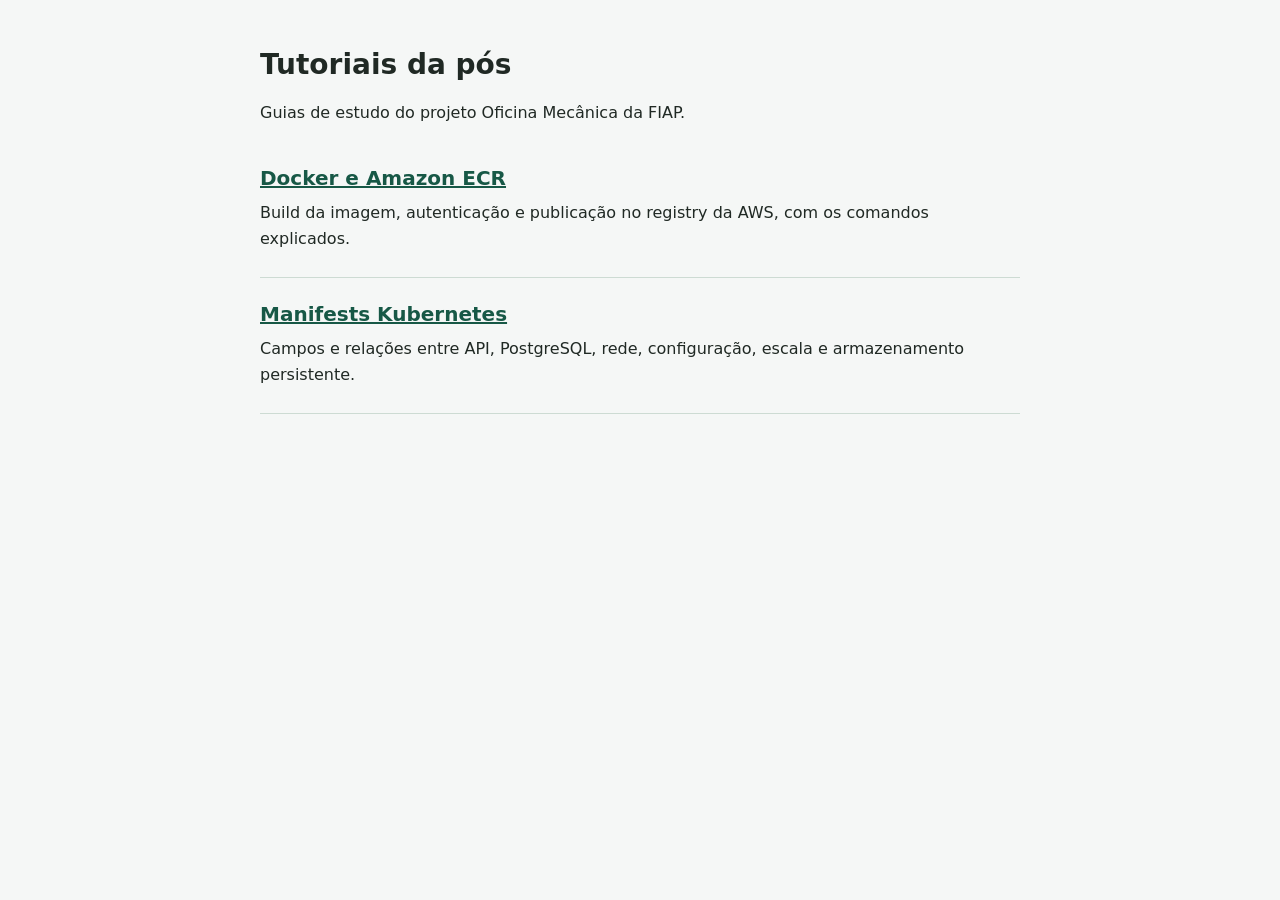
==== index.html @ 99b0866c "docs: adiciona pagina inicial dos tutoriais" ====
<!doctype html>
<html lang="pt-BR">
<head>
  <meta charset="utf-8">
  <meta name="viewport" content="width=device-width, initial-scale=1">
  <title>Tutoriais da pós | FIAP</title>
  <style>
    body { margin: 0; background: #f5f7f6; color: #202924; font: 16px/1.6 system-ui, sans-serif; }
    main { max-width: 760px; margin: 48px auto; padding: 0 24px; }
    h1 { font-size: 28px; line-height: 1.2; }
    ul { padding: 0; list-style: none; }
    li { padding: 20px 0; border-bottom: 1px solid #cddbd3; }
    a { color: #175846; font-size: 20px; font-weight: 600; }
    a:focus-visible { outline: 3px solid #b76b16; outline-offset: 4px; }
    p { margin: 6px 0; }
  </style>
</head>
<body>
  <main>
    <h1>Tutoriais da pós</h1>
    <p>Guias de estudo do projeto Oficina Mecânica da FIAP.</p>
    <ul>
      <li>
        <a href="guia-oficina-ecr.html">Docker e Amazon ECR</a>
        <p>Build da imagem, autenticação e publicação no registry da AWS, com os comandos explicados.</p>
      </li>
      <li>
        <a href="guia-kubernetes.html">Manifests Kubernetes</a>
        <p>Campos e relações entre API, PostgreSQL, rede, configuração, escala e armazenamento persistente.</p>
      </li>
    </ul>
  </main>
</body>
</html>
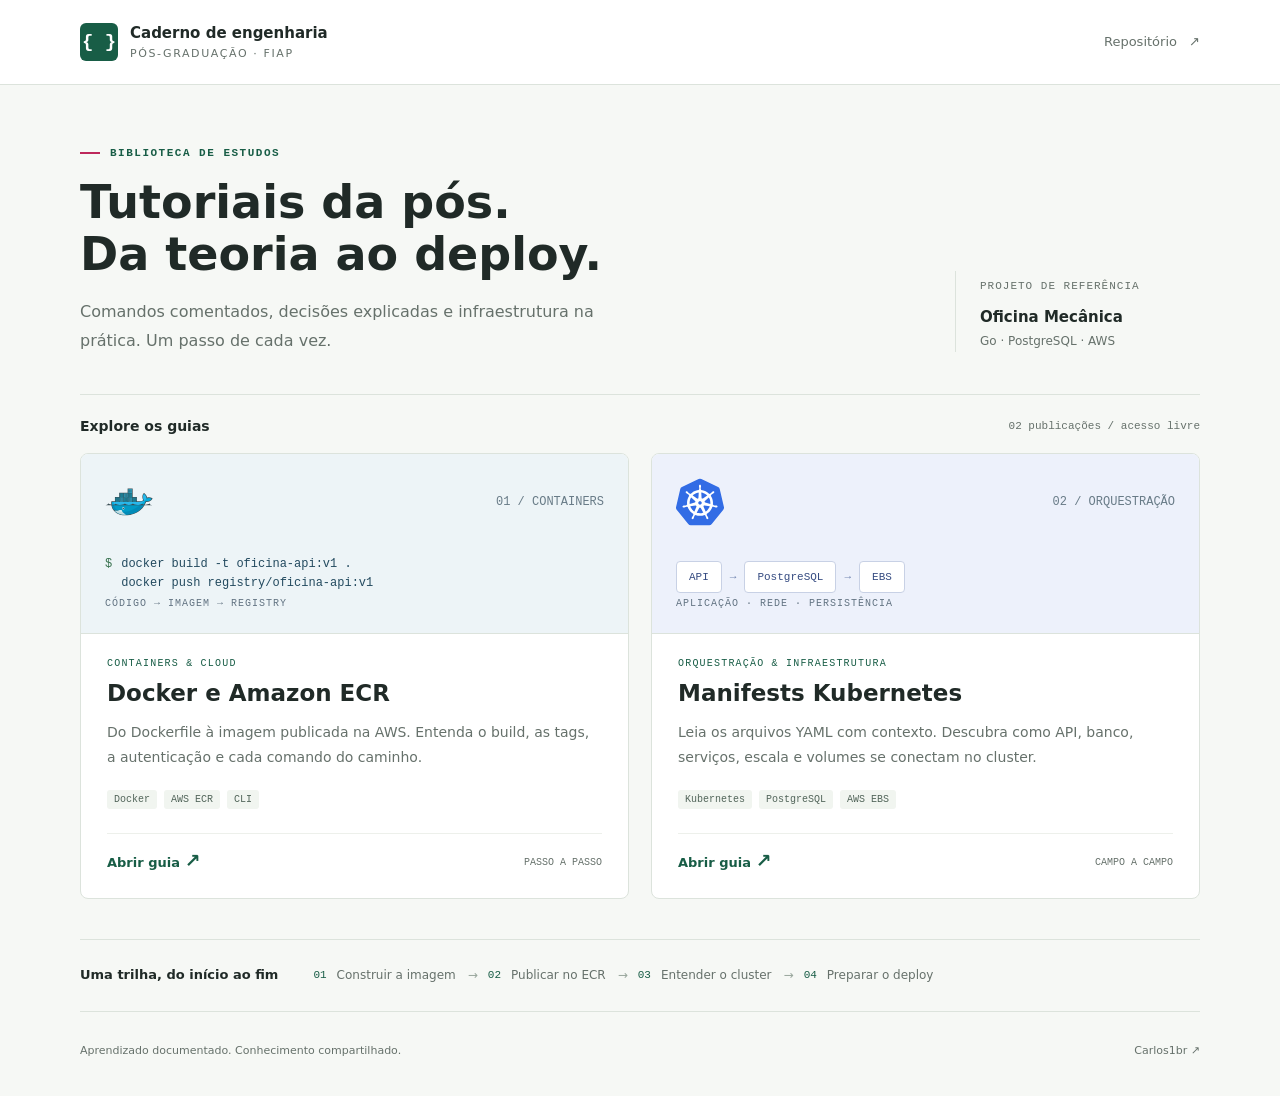
==== commit f0611049: "style: redesenha biblioteca de tutoriais" ====
--- a/index.html
+++ b/index.html
@@ -3,32 +3,46 @@
 <head>
   <meta charset="utf-8">
   <meta name="viewport" content="width=device-width, initial-scale=1">
-  <title>Tutoriais da pós | FIAP</title>
+  <title>Caderno de engenharia | Tutoriais da pós</title>
+  <meta name="description" content="Guias comentados de Docker, Amazon ECR e Kubernetes, a partir do projeto Oficina Mecânica da pós-graduação FIAP.">
   <style>
-    body { margin: 0; background: #f5f7f6; color: #202924; font: 16px/1.6 system-ui, sans-serif; }
-    main { max-width: 760px; margin: 48px auto; padding: 0 24px; }
-    h1 { font-size: 28px; line-height: 1.2; }
-    ul { padding: 0; list-style: none; }
-    li { padding: 20px 0; border-bottom: 1px solid #cddbd3; }
-    a { color: #175846; font-size: 20px; font-weight: 600; }
-    a:focus-visible { outline: 3px solid #b76b16; outline-offset: 4px; }
-    p { margin: 6px 0; }
+    :root{color-scheme:light;--ink:#202a27;--muted:#66716b;--green:#185d46;--paper:#f6f8f5;--line:#dce3dc;--pink:#bd285b}
+    *{box-sizing:border-box}html{scroll-behavior:smooth}body{margin:0;background:var(--paper);color:var(--ink);font:16px/1.6 system-ui,-apple-system,BlinkMacSystemFont,"Segoe UI",sans-serif;letter-spacing:0}a{color:inherit}a:focus-visible{outline:3px solid var(--pink);outline-offset:6px}.wrap{width:min(1120px,calc(100% - 64px));margin:auto}.skip{position:absolute;top:-80px;left:20px;background:white;padding:12px;z-index:2}.skip:focus{top:10px}
+    .topbar{border-bottom:1px solid var(--line);background:#fff}.topbar .wrap{min-height:84px;display:flex;justify-content:space-between;align-items:center;gap:24px}.identity{display:flex;align-items:center;gap:12px}.mark{display:grid;place-items:center;background:var(--green);color:white;width:38px;height:38px;border-radius:6px;font:700 19px ui-monospace,monospace}.brand{font-size:15px;font-weight:700}.brand small{display:block;font-size:11px;text-transform:uppercase;letter-spacing:1.6px;font-weight:500;color:var(--muted)}.source{font-size:13px;text-decoration:none;color:var(--muted)}.source:hover{color:var(--green)}.source span{margin-left:8px}
+    .intro{padding:62px 0 38px;display:grid;grid-template-columns:minmax(0,1fr) 245px;gap:56px;align-items:end}.eyebrow{font:600 11px ui-monospace,Consolas,monospace;text-transform:uppercase;letter-spacing:1.5px;color:var(--green);margin:0 0 18px}.eyebrow:before{content:"";display:inline-block;width:20px;height:2px;background:var(--pink);vertical-align:middle;margin-right:10px}h1{font-size:46px;line-height:1.12;font-weight:650;margin:0 0 18px;max-width:650px}.intro p.description{font-size:16px;color:var(--muted);max-width:530px;margin:0;line-height:1.8}.project{border-left:1px solid var(--line);padding-left:24px;margin-bottom:4px}.project small{font:11px ui-monospace,monospace;text-transform:uppercase;letter-spacing:1px;color:var(--muted)}.project strong{display:block;font-size:15px;font-weight:600;margin:9px 0 3px}.project p{font-size:12px;color:var(--muted);margin:0}
+    .section-heading{display:flex;justify-content:space-between;align-items:center;padding:20px 0 16px;border-top:1px solid var(--line);gap:15px}.section-heading h2{font-size:14px;font-weight:600;margin:0}.section-heading span{font:11px ui-monospace,monospace;color:var(--muted)}.guides{display:grid;grid-template-columns:1fr 1fr;gap:22px;padding:0;margin:0;list-style:none}.guide{height:100%;display:flex;flex-direction:column;background:#fff;border:1px solid var(--line);border-radius:8px;overflow:hidden;transition:border-color .18s,transform .18s}.guide:hover{border-color:#86a493;transform:translateY(-3px)}.visual{height:180px;padding:24px;display:flex;flex-direction:column;justify-content:space-between;border-bottom:1px solid var(--line);position:relative;overflow:hidden}.docker{background:#edf4f7}.kubernetes{background:#edf1fb}.visual-top{display:flex;align-items:center;justify-content:space-between;gap:16px}.visual img{width:48px;height:48px;object-fit:contain}.visual .index{font:12px ui-monospace,monospace;color:#687b87}.terminal{display:flex;gap:9px;align-items:flex-start;font:12px/1.6 ui-monospace,Consolas,monospace;color:#234a5f;overflow-wrap:anywhere}.terminal .prompt{color:#397250}.nodes{display:flex;align-items:center;gap:8px;font:11px ui-monospace,Consolas,monospace;color:#354b81}.node{background:#fff;border:1px solid #c8d1e5;border-radius:4px;padding:9px 12px;min-width:0}.nodes .connector{color:#6e81ad}.visual-caption{font:10px ui-monospace,monospace;color:#627382;text-transform:uppercase;letter-spacing:1px;margin:5px 0 0}.body{padding:24px 26px;display:flex;flex-direction:column;flex:1}.category{font:10px ui-monospace,monospace;color:var(--green);text-transform:uppercase;letter-spacing:1.2px;margin:0 0 10px}.guide h3{font-size:23px;line-height:1.25;margin:0 0 12px;font-weight:650}.guide h3 a{text-decoration:none}.guide h3 a:after{content:"";position:absolute;inset:0}.guide{position:relative}.guide p.summary{font-size:14px;line-height:1.8;color:var(--muted);margin:0 0 20px}.tags{display:flex;gap:7px;flex-wrap:wrap;margin-top:auto}.tags span{font:10px ui-monospace,monospace;color:#52655a;background:#f1f5f0;border-radius:3px;padding:4px 7px}.card-footer{display:flex;justify-content:space-between;align-items:center;margin-top:24px;padding-top:17px;border-top:1px solid #edf0eb;font-size:13px;color:var(--green);font-weight:600}.card-footer .arrow{font-size:19px;line-height:1}.card-footer small{font:10px ui-monospace,monospace;color:var(--muted);font-weight:400}
+    .route{margin-top:40px;padding:25px 0;border-top:1px solid var(--line);border-bottom:1px solid var(--line);display:flex;align-items:center;gap:35px}.route h2{font-size:13px;font-weight:600;margin:0;white-space:nowrap}.route ol{list-style:none;display:flex;flex-wrap:wrap;gap:12px;align-items:center;padding:0;margin:0;font-size:12px;color:var(--muted)}.route li{display:flex;gap:10px;align-items:center}.route li+li:before{content:"→";color:#99a79d}.route b{color:var(--green);font:11px ui-monospace,monospace}.footer{padding:30px 0 36px;display:flex;justify-content:space-between;gap:20px;color:var(--muted);font-size:11px}.footer p{margin:0}.footer a{text-decoration:none}.footer a:hover{text-decoration:underline}
+    @media(prefers-reduced-motion:reduce){html{scroll-behavior:auto}.guide{transition:none}.guide:hover{transform:none}}@media(max-width:760px){.wrap{width:calc(100% - 36px)}.topbar .wrap{min-height:74px}.intro{grid-template-columns:1fr;gap:24px;padding:36px 0 30px}h1{font-size:34px}.project{display:none}.guides{grid-template-columns:1fr;gap:20px}.visual{height:160px;padding:20px}.body{padding:22px}.section-heading span{font-size:10px}.route{display:block;margin-top:30px}.route h2{margin-bottom:15px}.route ol{gap:10px}.footer{flex-direction:column;gap:7px}.source{font-size:12px}.brand{font-size:13px}.brand small{font-size:9px;letter-spacing:1px}}@media print{.topbar,.footer,.route{display:none}.intro{padding-top:0}.guides{display:block}.guide{break-inside:avoid;margin-bottom:20px}.wrap{width:100%}.visual{height:130px}}
   </style>
 </head>
 <body>
-  <main>
-    <h1>Tutoriais da pós</h1>
-    <p>Guias de estudo do projeto Oficina Mecânica da FIAP.</p>
-    <ul>
-      <li>
-        <a href="guia-oficina-ecr.html">Docker e Amazon ECR</a>
-        <p>Build da imagem, autenticação e publicação no registry da AWS, com os comandos explicados.</p>
+  <a class="skip" href="#conteudo">Ir para os guias</a>
+  <header class="topbar"><div class="wrap">
+    <div class="identity"><span class="mark" aria-hidden="true">{ }</span><div class="brand">Caderno de engenharia<small>Pós-graduação · FIAP</small></div></div>
+    <a class="source" href="https://github.com/Carlos1br/tutorials_general_pos">Repositório <span aria-hidden="true">↗</span></a>
+  </div></header>
+  <main id="conteudo" class="wrap">
+    <div class="intro">
+      <div><p class="eyebrow">Biblioteca de estudos</p><h1>Tutoriais da pós.<br>Da teoria ao deploy.</h1><p class="description">Comandos comentados, decisões explicadas e infraestrutura na prática. Um passo de cada vez.</p></div>
+      <aside class="project"><small>Projeto de referência</small><strong>Oficina Mecânica</strong><p>Go · PostgreSQL · AWS</p></aside>
+    </div>
+    <section aria-labelledby="guias-title">
+    <div class="section-heading"><h2 id="guias-title">Explore os guias</h2><span>02 publicações / acesso livre</span></div>
+    <ul class="guides">
+      <li><article class="guide">
+        <div class="visual docker" aria-hidden="true"><div class="visual-top"><img src="assets/docker.svg" alt="" width="48" height="48"><span class="index">01 / CONTAINERS</span></div><div><div class="terminal"><span class="prompt">$</span><span>docker build -t oficina-api:v1 .<br>docker push registry/oficina-api:v1</span></div><p class="visual-caption">Código → imagem → registry</p></div></div>
+        <div class="body"><p class="category">Containers &amp; cloud</p><h3><a href="guia-oficina-ecr.html">Docker e Amazon ECR</a></h3><p class="summary">Do Dockerfile à imagem publicada na AWS. Entenda o build, as tags, a autenticação e cada comando do caminho.</p><div class="tags"><span>Docker</span><span>AWS ECR</span><span>CLI</span></div><div class="card-footer"><span>Abrir guia <span class="arrow" aria-hidden="true">↗</span></span><small>PASSO A PASSO</small></div></div>
+      </article>
       </li>
-      <li>
-        <a href="guia-kubernetes.html">Manifests Kubernetes</a>
-        <p>Campos e relações entre API, PostgreSQL, rede, configuração, escala e armazenamento persistente.</p>
+      <li><article class="guide">
+        <div class="visual kubernetes" aria-hidden="true"><div class="visual-top"><img src="assets/kubernetes.svg" alt="" width="48" height="48"><span class="index">02 / ORQUESTRAÇÃO</span></div><div><div class="nodes"><span class="node">API</span><span class="connector">→</span><span class="node">PostgreSQL</span><span class="connector">→</span><span class="node">EBS</span></div><p class="visual-caption">Aplicação · rede · persistência</p></div></div>
+        <div class="body"><p class="category">Orquestração &amp; infraestrutura</p><h3><a href="guia-kubernetes.html">Manifests Kubernetes</a></h3><p class="summary">Leia os arquivos YAML com contexto. Descubra como API, banco, serviços, escala e volumes se conectam no cluster.</p><div class="tags"><span>Kubernetes</span><span>PostgreSQL</span><span>AWS EBS</span></div><div class="card-footer"><span>Abrir guia <span class="arrow" aria-hidden="true">↗</span></span><small>CAMPO A CAMPO</small></div></div>
+      </article>
       </li>
     </ul>
+    </section>
+    <section class="route" aria-labelledby="route-title"><h2 id="route-title">Uma trilha, do início ao fim</h2><ol><li><b>01</b> Construir a imagem</li><li><b>02</b> Publicar no ECR</li><li><b>03</b> Entender o cluster</li><li><b>04</b> Preparar o deploy</li></ol></section>
+    <footer class="footer"><p>Aprendizado documentado. Conhecimento compartilhado.</p><a href="https://github.com/Carlos1br">Carlos1br <span aria-hidden="true">↗</span></a></footer>
   </main>
 </body>
 </html>
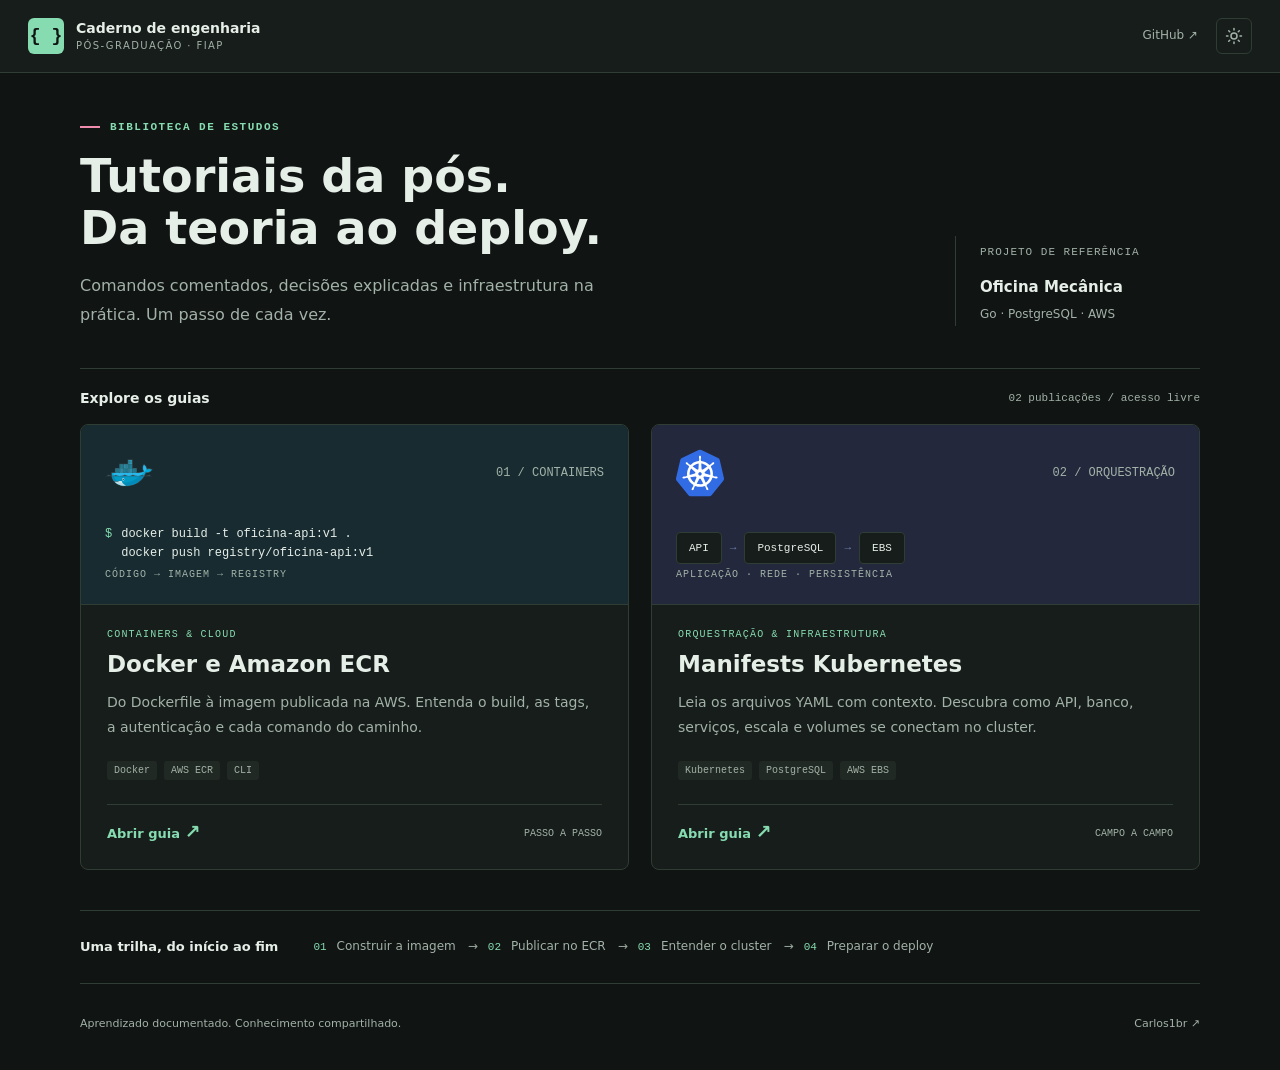
==== commit 9b48d8d7: "feat: unifica temas e experiencia de leitura dos tutoriais" ====
--- a/index.html
+++ b/index.html
@@ -1,6 +1,7 @@
 <!doctype html>
 <html lang="pt-BR">
 <head>
+  <script src="assets/theme.js"></script>
   <meta charset="utf-8">
   <meta name="viewport" content="width=device-width, initial-scale=1">
   <title>Caderno de engenharia | Tutoriais da pós</title>
@@ -14,6 +15,8 @@
     .route{margin-top:40px;padding:25px 0;border-top:1px solid var(--line);border-bottom:1px solid var(--line);display:flex;align-items:center;gap:35px}.route h2{font-size:13px;font-weight:600;margin:0;white-space:nowrap}.route ol{list-style:none;display:flex;flex-wrap:wrap;gap:12px;align-items:center;padding:0;margin:0;font-size:12px;color:var(--muted)}.route li{display:flex;gap:10px;align-items:center}.route li+li:before{content:"→";color:#99a79d}.route b{color:var(--green);font:11px ui-monospace,monospace}.footer{padding:30px 0 36px;display:flex;justify-content:space-between;gap:20px;color:var(--muted);font-size:11px}.footer p{margin:0}.footer a{text-decoration:none}.footer a:hover{text-decoration:underline}
     @media(prefers-reduced-motion:reduce){html{scroll-behavior:auto}.guide{transition:none}.guide:hover{transform:none}}@media(max-width:760px){.wrap{width:calc(100% - 36px)}.topbar .wrap{min-height:74px}.intro{grid-template-columns:1fr;gap:24px;padding:36px 0 30px}h1{font-size:34px}.project{display:none}.guides{grid-template-columns:1fr;gap:20px}.visual{height:160px;padding:20px}.body{padding:22px}.section-heading span{font-size:10px}.route{display:block;margin-top:30px}.route h2{margin-bottom:15px}.route ol{gap:10px}.footer{flex-direction:column;gap:7px}.source{font-size:12px}.brand{font-size:13px}.brand small{font-size:9px;letter-spacing:1px}}@media print{.topbar,.footer,.route{display:none}.intro{padding-top:0}.guides{display:block}.guide{break-inside:avoid;margin-bottom:20px}.wrap{width:100%}.visual{height:130px}}
   </style>
+  <link rel="stylesheet" href="assets/site.css">
+  <script src="assets/site.js" defer></script>
 </head>
 <body>
   <a class="skip" href="#conteudo">Ir para os guias</a>
--- a/assets/site.css
+++ b/assets/site.css
@@ -0,0 +1,14 @@
+:root{--paper:#101413;--surface:#171d1a;--surface-raised:#202923;--ink:#e6eee8;--muted:#a2b2a8;--line:#303d34;--green:#86dcb0;--accent:#86dcb0;--pink:#ef8cae;--code-bg:#0c100e;--code-ink:#cde5d6;--note-bg:#2b2518;--note-ink:#efddb1;--note-edge:#c6a45d;--wash-blue:#172b30;--wash-violet:#23283c;--font:system-ui,-apple-system,BlinkMacSystemFont,"Segoe UI",sans-serif;color-scheme:dark}
+:root[data-theme=light]{--paper:#f6f8f5;--surface:#fff;--surface-raised:#edf2ed;--ink:#202a27;--muted:#56665d;--line:#d6e0d7;--green:#1c6247;--accent:#1c6247;--pink:#aa2452;--code-bg:#18251e;--code-ink:#e0f0e5;--note-bg:#fff3d9;--note-ink:#654b16;--note-edge:#a87920;--wash-blue:#edf4f7;--wash-violet:#edf1fb;color-scheme:light}
+*{box-sizing:border-box}html{scroll-padding-top:105px}body{background:var(--paper);color:var(--ink);font-family:var(--font);font-size:16px;line-height:1.8;letter-spacing:0}a{color:var(--green);text-underline-offset:4px}a:hover{text-decoration-color:var(--pink)}a:focus-visible,button:focus-visible,summary:focus-visible{outline:3px solid var(--pink);outline-offset:4px}h1,h2,h3{color:var(--ink);letter-spacing:0}p,li,td{overflow-wrap:anywhere}h2{font-size:24px;line-height:1.35}h3{font-size:18px;line-height:1.45}code{font-family:ui-monospace,Consolas,monospace;font-size:.88em;overflow-wrap:anywhere}button{font-family:inherit;letter-spacing:0}.small,.muted{color:var(--muted)}.note{background:var(--note-bg);color:var(--note-ink);border-color:var(--note-edge);border-radius:0 6px 6px 0}.note strong{color:inherit}
+.sitebar{position:sticky;top:0;z-index:30;background:var(--surface);border-bottom:1px solid var(--line)}.sitebar-inner{max-width:1280px;padding:0 28px;min-height:72px;margin:auto;display:flex;align-items:center;justify-content:space-between;gap:20px}.site-home{display:flex;align-items:center;gap:12px;text-decoration:none;color:var(--ink);flex-shrink:0}.site-mark{display:grid;place-items:center;width:36px;height:36px;background:var(--green);color:var(--paper);border-radius:6px;font:700 18px ui-monospace,monospace}.site-name{font-size:14px;font-weight:650;line-height:1.4}.site-name small{display:block;color:var(--muted);font-size:10px;font-weight:500;letter-spacing:1.4px}.site-actions{display:flex;align-items:center;gap:8px}.site-link{font-size:12px;text-decoration:none;color:var(--muted);padding:7px 10px}.site-link:hover{color:var(--green)}.icon-button{display:inline-grid;place-items:center;width:36px;height:36px;min-width:36px;padding:0;background:transparent;color:var(--muted);border:1px solid var(--line);border-radius:6px;cursor:pointer}.icon-button:hover{background:var(--surface-raised);color:var(--green)}.ui-icon{display:inline-block;width:18px;height:18px;background:currentColor;mask:var(--icon) center/contain no-repeat;-webkit-mask:var(--icon) center/contain no-repeat}.theme-button .ui-icon{--icon:url('sun.svg')}[data-theme=light] .theme-button .ui-icon{--icon:url('moon.svg')}.progress-track{height:2px;background:transparent;position:absolute;bottom:-2px;left:0;right:0}.progress-fill{height:100%;width:0;background:var(--green)}.screen-reader{position:absolute;width:1px;height:1px;padding:0;margin:-1px;overflow:hidden;clip:rect(0,0,0,0);white-space:nowrap;border:0}
+.topbar{display:none}.skip{z-index:50;color:var(--ink);background:var(--surface)}.intro{padding-top:48px}.eyebrow,.category{color:var(--green)}.project{border-color:var(--line)}.intro p.description,.project p,.project small,.section-heading span{color:var(--muted)}.guide{background:var(--surface);border-color:var(--line)}.guide h3 a{color:var(--ink)}.guide:hover{border-color:var(--green)}.docker{background:var(--wash-blue)}.kubernetes{background:var(--wash-violet)}.visual{border-color:var(--line)}.visual .index,.visual-caption{color:var(--muted)}.terminal{color:var(--ink)}.terminal .prompt{color:var(--green)}.nodes{color:var(--ink)}.node{background:var(--surface);border-color:var(--line)}.guide p.summary{color:var(--muted)}.tags span{background:var(--surface-raised);color:var(--muted)}.card-footer{border-color:var(--line);color:var(--green)}.card-footer small{color:var(--muted)}.route,.section-heading{border-color:var(--line)}.route ol,.footer{color:var(--muted)}.footer a{color:var(--muted)}.route b{color:var(--green)}
+html:not([data-page=library]) body>header:not(.sitebar){background:var(--paper);color:var(--ink);padding:44px max(28px,calc((100% - 1200px)/2)) 32px;border-bottom:1px solid var(--line)}html:not([data-page=library]) body>header:not(.sitebar) h1{font-size:38px;line-height:1.2;max-width:900px;margin:10px 0 16px;letter-spacing:0}html:not([data-page=library]) body>header:not(.sitebar) p{font-size:16px;line-height:1.8;color:var(--muted);max-width:800px}html:not([data-page=library]) body>header:not(.sitebar) small{color:var(--muted)}html:not([data-page=library]) body>header:not(.sitebar) .eyebrow{font-size:11px;letter-spacing:1px;color:var(--green)}
+html:not([data-page=library]) main{max-width:1280px;width:100%;padding:32px 28px 60px;margin:auto;display:grid;grid-template-columns:220px minmax(0,1fr);gap:40px;align-items:start}.reading-content{min-width:0;max-width:900px}html[data-page=kubernetes] main>article{background:transparent;border:0;border-radius:0;padding:0;margin:0;min-width:0}.contents{position:sticky;top:96px;max-height:calc(100dvh - 120px);overflow:auto;scrollbar-width:thin;border:0;margin:0;padding:0}.contents>summary{font-size:12px;color:var(--muted);margin:0 0 12px;text-transform:uppercase;letter-spacing:1px;list-style:none;pointer-events:none}.contents>summary::-webkit-details-marker{display:none}.contents nav{position:static;max-height:none;display:block;border:0;padding:0;margin:0}.contents nav a{display:block;border:0;border-left:2px solid var(--line);border-radius:0;background:transparent;padding:8px 12px;color:var(--muted);font-size:12px;line-height:1.5;text-decoration:none}.contents nav a:hover{color:var(--green);background:var(--surface-raised)}.contents nav a[aria-current=location]{color:var(--green);border-color:var(--green);background:var(--surface-raised);font-weight:600}html:not([data-page=library]) section{scroll-margin-top:100px;padding-top:8px;margin-bottom:48px}html:not([data-page=library]) h2{padding:0 0 14px;border-bottom:1px solid var(--line);margin:0 0 24px}html:not([data-page=library]) h3{margin:24px 0 12px}html:not([data-page=library]) p{margin:12px 0}html[data-page=ecr] .reading-content>section>article{background:transparent;border:0;border-bottom:1px solid var(--line);border-radius:0;padding:8px 0 24px;margin:20px 0}.card{background:var(--surface);border:1px solid var(--line);border-radius:6px}.card h3{margin-top:0}.num,.success,summary{color:var(--green)}.flow span{background:var(--surface-raised);color:var(--ink);border-color:var(--line);border-radius:4px}.flow b{color:var(--green)}.flow{font-size:13px}
+.table-wrap{overflow:auto;max-width:100%;margin:20px 0;border:1px solid var(--line);border-radius:6px}table{width:100%;background:var(--surface);border-collapse:collapse;font-size:14px;line-height:1.65;margin:0}th,td{padding:14px 16px;border:0;border-bottom:1px solid var(--line);text-align:left;vertical-align:top;color:var(--ink)}tr:last-child td{border-bottom:0}th{background:var(--surface-raised);font-size:12px;font-weight:650;color:var(--muted)}td:first-child{width:34%}p code,li code,td code{background:var(--surface-raised);color:var(--green);padding:2px 5px;border-radius:3px;word-break:break-word}.code-block{max-width:100%;margin:20px 0;border:1px solid var(--line);border-radius:6px;overflow:hidden;background:var(--code-bg)}.code-toolbar{display:flex;justify-content:space-between;align-items:center;padding:8px 12px;border-bottom:1px solid var(--line);min-height:46px;background:var(--surface);color:var(--muted);font:10px ui-monospace,monospace;letter-spacing:.5px}.copy-button{width:30px;height:30px;min-width:30px;border:0}.copy-button .ui-icon{--icon:url('copy.svg');width:16px;height:16px}.copy-button[data-copied=true]{color:var(--green)}.copy-button[data-copied=true] .ui-icon{--icon:url('check.svg')}.code-block pre{margin:0;padding:18px 20px;background:var(--code-bg);color:var(--code-ink);border-radius:0;max-width:100%;overflow:auto;font:13px/1.8 ui-monospace,Consolas,monospace;white-space:pre;tab-size:2}.code-block pre code{font:inherit;color:inherit;background:transparent;overflow-wrap:normal}details:not(.contents){border-color:var(--line);padding:16px 0}summary{line-height:1.5}button[onclick]{background:var(--surface);border:1px solid var(--line);border-radius:6px;color:var(--green);font-size:12px;padding:9px 14px}html:not([data-page=library]) footer{border-color:var(--line);color:var(--muted);background:transparent;font-size:12px;line-height:1.7}html[data-page=kubernetes] body>footer{max-width:1280px;margin:auto}
+html[data-page=kubernetes] svg{background:var(--surface);border-color:var(--line)}html[data-page=kubernetes] svg rect{fill:var(--surface-raised);stroke:var(--muted)}html[data-page=kubernetes] svg text{fill:var(--ink)}html[data-page=kubernetes] svg path[stroke],html[data-page=kubernetes] svg g[stroke]{stroke:var(--green)}html[data-page=kubernetes] svg marker path{fill:var(--green)}.guide-navigation{display:grid;grid-template-columns:1fr 1fr;gap:16px;padding-top:28px;border-top:1px solid var(--line);margin-top:44px}.guide-navigation a{display:flex;flex-direction:column;align-items:flex-start;padding:16px;border:1px solid var(--line);border-radius:6px;background:var(--surface);text-decoration:none;color:var(--ink);font-size:14px}.guide-navigation a:hover{border-color:var(--green)}.guide-navigation small{font-size:10px;color:var(--muted);margin-bottom:6px}.guide-navigation a:last-child{text-align:right;align-items:flex-end}.back-top{position:fixed;right:22px;bottom:22px;z-index:20;background:var(--surface);box-shadow:0 4px 20px #0002}.back-top .ui-icon{--icon:url('arrow-up.svg')}.back-top[hidden]{display:none}
+.sitebar{padding:0;margin:0}.guide-navigation{position:static;top:auto;max-height:none;overflow:visible}
+@media(max-width:900px){html:not([data-page=library]) main{grid-template-columns:190px minmax(0,1fr);gap:24px;padding-left:20px;padding-right:20px}.nodes .node{padding:8px}.sitebar-inner{padding:0 20px}}
+@media(max-width:760px){.sitebar-inner{min-height:64px;padding:0 18px;gap:10px}.site-home{gap:8px}.site-name{font-size:12px}.site-name small{font-size:9px;letter-spacing:.8px}.site-mark{width:30px;height:30px;font-size:15px}.site-link{font-size:11px;padding:5px}.site-actions{gap:4px}.icon-button{width:34px;height:34px;min-width:34px}.intro{padding-top:32px}.intro h1{font-size:32px}.section-heading{align-items:flex-start}.section-heading span{font-size:10px}.guide .body{padding:22px}.visual{height:155px}.guide-navigation{gap:10px}.guide-navigation a{font-size:12px;padding:12px}html:not([data-page=library]) body>header:not(.sitebar){padding:28px 18px 22px}html:not([data-page=library]) body>header:not(.sitebar) h1{font-size:29px;line-height:1.25}html:not([data-page=library]) body>header:not(.sitebar) p{font-size:14px}html:not([data-page=library]) main{display:block;padding:20px 18px 45px}.contents{position:static;max-height:none;border:1px solid var(--line);border-radius:6px;background:var(--surface);margin:0 0 28px;padding:0}.contents>summary{pointer-events:auto;cursor:pointer;padding:14px;margin:0;display:flex;justify-content:space-between;color:var(--ink);font-size:11px;letter-spacing:.5px}.contents>summary:after{content:"+";font-size:16px;color:var(--green)}.contents[open]>summary:after{content:"−"}.contents nav{padding:0 12px 12px;display:block;max-height:50dvh;overflow:auto}.contents nav a{padding:10px;font-size:13px}html:not([data-page=library]) section{margin-bottom:36px}html:not([data-page=library]) h2{font-size:21px;margin-bottom:18px}html:not([data-page=library]) h3{font-size:17px}table{font-size:12px;min-width:0}th,td{padding:11px 10px}td:first-child{width:38%}pre{font-size:12px}.code-block pre{padding:16px;font-size:12px}.code-toolbar{padding:6px 10px}.back-top{right:14px;bottom:14px}.flow{gap:6px;font-size:12px}.flow span{padding:8px}.footer{padding-bottom:70px}}
+@media(prefers-reduced-motion:reduce){html{scroll-behavior:auto}*{transition:none!important}}
+@media print{.sitebar,.contents,.code-toolbar,.back-top,.guide-navigation,.screen-reader{display:none!important}:root,:root[data-theme=dark]{--paper:white;--surface:white;--surface-raised:#f0f0f0;--ink:#111;--muted:#444;--line:#ccc;--green:#174b31;--code-bg:#f4f4f4;--code-ink:#111;--note-bg:#f7f3e9;--note-ink:#222;color-scheme:light}body{font-size:11pt}html:not([data-page=library]) main{display:block;padding:0}.reading-content{max-width:none}.code-block pre{white-space:pre-wrap;overflow-wrap:anywhere}html:not([data-page=library]) body>header:not(.sitebar){padding:0 0 15px}.table-wrap{overflow:visible}tr{break-inside:avoid}.guide{transform:none}.progress-track{display:none}}
